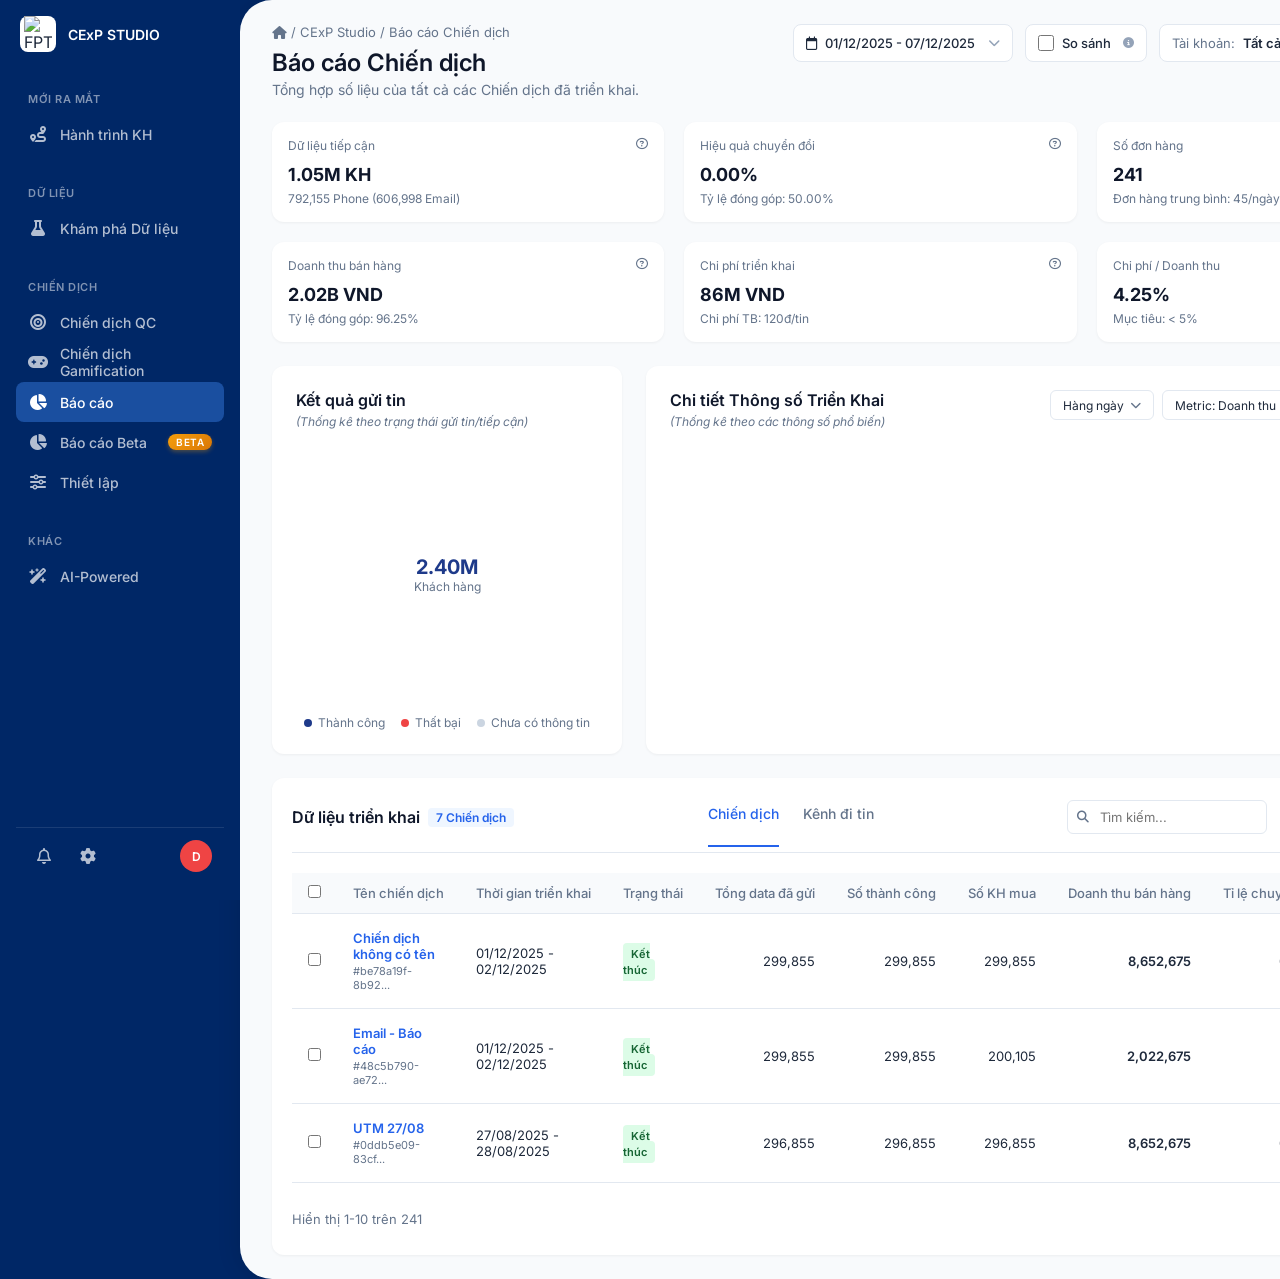
==== demo/index.html @ e06f2397 "Deploy demo folder only" ====
<!DOCTYPE html>
<html lang="vi">

<head>
    <meta charset="UTF-8">
    <meta name="viewport" content="width=device-width, initial-scale=1.0">
    <title>Báo cáo Chiến dịch | CExP Studio</title>
    <!-- Fonts -->
    <link rel="preconnect" href="https://fonts.googleapis.com">
    <link rel="preconnect" href="https://fonts.gstatic.com" crossorigin>
    <link href="https://fonts.googleapis.com/css2?family=Inter:wght@300;400;500;600;700&display=swap" rel="stylesheet">
    <!-- Icons -->
    <link rel="stylesheet" href="https://cdnjs.cloudflare.com/ajax/libs/font-awesome/6.4.0/css/all.min.css">
    <!-- Charts -->
    <script src="https://cdn.jsdelivr.net/npm/chart.js"></script>
    <script src="https://cdn.jsdelivr.net/npm/litepicker/dist/litepicker.js"></script>
    <!-- Styles -->
    <link rel="stylesheet" href="style.css">
</head>

<body>
    <div class="app-container">
        <!-- Sidebar (Enhanced) -->
        <aside class="sidebar">
            <div class="logo-area">
                <div class="fpt-logo-box">
                    <img src="https://upload.wikimedia.org/wikipedia/commons/1/11/FPT_logo_2010.svg" alt="FPT">
                </div>
                <span class="logo-text">CExP STUDIO</span>
            </div>

            <nav class="nav-menu">
                <!-- GIỚI THIỆU Section -->
                <div class="nav-section">
                    <div class="nav-section-title">MỚI RA MẮT</div>
                    <div class="nav-item">
                        <i class="fa-solid fa-route"></i>
                        <span class="nav-item-label">Hành trình KH</span>
                    </div>
                </div>

                <!-- DỮ LIỆU Section -->
                <div class="nav-section">
                    <div class="nav-section-title">DỮ LIỆU</div>
                    <div class="nav-item">
                        <i class="fa-solid fa-flask"></i>
                        <span class="nav-item-label">Khám phá Dữ liệu</span>
                    </div>
                </div>

                <!-- CHIẾN DỊCH Section -->
                <div class="nav-section">
                    <div class="nav-section-title">CHIẾN DỊCH</div>
                    <div class="nav-item">
                        <i class="fa-solid fa-bullseye"></i>
                        <span class="nav-item-label">Chiến dịch QC</span>
                    </div>
                    <div class="nav-item">
                        <i class="fa-solid fa-gamepad"></i>
                        <span class="nav-item-label">Chiến dịch Gamification</span>
                    </div>
                    <div class="nav-item active" id="navReportMain">
                        <i class="fa-solid fa-chart-pie"></i>
                        <span class="nav-item-label">Báo cáo</span>
                    </div>
                    <div class="nav-item" id="navReportBeta">
                        <i class="fa-solid fa-chart-pie"></i>
                        <span class="nav-item-label">Báo cáo Beta</span>
                        <span class="beta-badge">Beta</span>
                    </div>
                    <div class="nav-item">
                        <i class="fa-solid fa-sliders"></i>
                        <span class="nav-item-label">Thiết lập</span>
                    </div>
                </div>

                <!-- KHÁC Section -->
                <div class="nav-section">
                    <div class="nav-section-title">KHÁC</div>
                    <div class="nav-item">
                        <i class="fa-solid fa-wand-magic-sparkles"></i>
                        <span class="nav-item-label">AI-Powered</span>
                    </div>
                </div>
            </nav>

            <div class="sidebar-footer">
                <div class="footer-icons">
                    <div class="footer-icon">
                        <i class="fa-regular fa-bell"></i>
                    </div>
                    <div class="footer-icon">
                        <i class="fa-solid fa-gear"></i>
                    </div>
                </div>
                <div class="avatar-red">D</div>
            </div>
        </aside>

        <!-- Main Content -->
        <main class="main-content">
            <!-- Report Main Page -->
            <div class="page-content active" id="reportMain">
                <!-- Header -->
                <header class="top-header">
                    <div>
                        <div class="breadcrumbs"><i class="fa-solid fa-house"></i> / CExP Studio / Báo cáo Chiến dịch
                        </div>
                        <h1 class="page-title">Báo cáo Chiến dịch</h1>
                        <p class="page-subtitle">Tổng hợp số liệu của tất cả các Chiến dịch đã triển khai.</p>
                    </div>
                    <div class="header-actions">


                        <!-- Global Filters -->
                        <div class="filter-group">
                            <!-- Date Picker -->
                            <div class="filter-item date-picker" id="dateRangePicker" style="position: relative;">
                                <i class="fa-regular fa-calendar"></i>
                                <span class="date-text" id="dateText">01/12/2025 - 07/12/2025</span>
                                <!-- Default Short Range -->
                                <i class="fa-solid fa-chevron-down text-muted"></i>

                                <!-- Mock Dropdown -->
                                <div class="date-range-dropdown" id="dateDropdown">
                                    <div class="dr-container">
                                        <!-- Sidebar Presets -->
                                        <div class="dr-sidebar">
                                            <div class="dr-preset active">Hôm nay</div>
                                            <div class="dr-preset">Hôm qua</div>
                                            <div class="dr-preset">Tuần này</div>
                                            <div class="dr-preset">30 ngày qua</div>
                                            <div class="dr-preset">Tháng này</div>
                                            <div class="dr-preset">Tháng trước</div>
                                        </div>
                                        <!-- Calendars Area -->
                                        <div class="dr-calendars">
                                            <div class="dr-body" style="padding: 0;">
                                                <div id="litepicker-container"></div>
                                            </div>
                                        </div>
                                    </div>
                                    <!-- Footer -->
                                    <div class="dr-footer">
                                        <div class="dr-info-message">
                                            <i class="fa-solid fa-circle-info text-primary"></i>
                                            <span>Chọn khoảng thời gian <strong>&lt;= 31 ngày</strong> để bật tính năng
                                                So
                                                sánh.</span>
                                        </div>
                                        <div class="dr-actions">
                                            <button class="btn-cancel">Hủy</button>
                                            <button class="btn-apply">Áp dụng</button>
                                        </div>
                                    </div>
                                </div>
                            </div>

                            <!-- Compare Checkbox -->
                            <div class="filter-item checkbox-item" id="compareFilter" title="So sánh với kỳ trước">
                                <input type="checkbox" id="cbCompare">
                                <label for="cbCompare">So sánh</label>
                                <span id="compareInfo" class="compare-info-text"
                                    style="display:none; font-size: 11px; color: #666; margin-left: 5px;"></span>
                                <i class="fa-solid fa-circle-info text-muted" style="margin-left: 4px; font-size: 11px;"
                                    title="Chỉ khả dụng khi chọn < 31 ngày"></i>
                            </div>

                            <!-- Account Slicer -->
                            <div class="filter-item dropdown" id="accountFilter">
                                <span class="filter-label">Tài khoản:</span>
                                <span class="filter-value" id="accountValue">Tất cả</span>
                                <i class="fa-solid fa-chevron-down text-muted"></i>
                                <div class="dropdown-menu" id="accountDropdown">
                                    <div class="dropdown-item" data-value="all">Tất cả</div>
                                    <div class="dropdown-item" data-value="vydhm">vydhm@fpt.com</div>
                                    <div class="dropdown-item" data-value="linhnt">linhnt@fpt.com</div>
                                    <div class="dropdown-item" data-value="cuongdv">cuongdv@fpt.com</div>
                                    <div class="dropdown-item" data-value="trangtt">trangtt@fpt.com</div>
                                </div>
                            </div>

                            <!-- Campaign Slicer -->
                            <div class="filter-item dropdown" id="campaignFilter">
                                <span class="filter-label">Chiến dịch:</span>
                                <span class="filter-value" id="campaignValue">Tất cả</span>
                                <i class="fa-solid fa-chevron-down text-muted"></i>
                                <div class="dropdown-menu" id="campaignDropdown">
                                    <div class="dropdown-item" data-value="all">Tất cả</div>
                                    <div class="dropdown-item" data-value="camp1">Khuyến mãi Tết 2026</div>
                                    <div class="dropdown-item" data-value="camp2">Tri ân khách hàng VIP</div>
                                    <div class="dropdown-item" data-value="camp3">Flash Sale 09/09</div>
                                    <div class="dropdown-item" data-value="camp4">Black Friday Deal</div>
                                </div>
                            </div>
                        </div>
                    </div>
                </header>

                <!-- Overview Cards -->
                <section class="overview-section">
                    <!-- Card 1: Dữ liệu tiếp cận -->
                    <div class="stat-card">
                        <div class="stat-header">
                            <span>Dữ liệu tiếp cận</span>
                            <i class="fa-regular fa-circle-question" title="Số lượng khách hàng unique đã nhận tin"></i>
                        </div>
                        <div class="stat-value">1.05M KH</div>
                        <div class="stat-subtext">792,155 Phone (606,998 Email)</div>
                        <div class="stat-trend negative" style="display: none;"><i class="fa-solid fa-arrow-down"></i>
                            2.1%
                        </div>
                    </div>

                    <!-- Card 2: Hiệu quả chuyển đổi -->
                    <div class="stat-card">
                        <div class="stat-header">
                            <span>Hiệu quả chuyển đổi</span>
                            <i class="fa-regular fa-circle-question" title="Tỷ lệ khách mua / khách tiếp cận"></i>
                        </div>
                        <div class="stat-value">0.00%</div>
                        <div class="stat-subtext">Tỷ lệ đóng góp: 50.00%</div>
                        <div class="stat-trend positive" style="display: none;"><i class="fa-solid fa-arrow-up"></i>
                            1.5%
                        </div>
                    </div>

                    <!-- Card 3: Số đơn hàng -->
                    <div class="stat-card">
                        <div class="stat-header">
                            <span>Số đơn hàng</span>
                            <i class="fa-regular fa-circle-question" title="Tổng số đơn hàng thành công"></i>
                        </div>
                        <div class="stat-value">241</div>
                        <div class="stat-subtext">Đơn hàng trung bình: 45/ngày</div>
                        <div class="stat-trend positive" style="display: none;"><i class="fa-solid fa-arrow-up"></i>
                            5.2%
                        </div>
                    </div>

                    <!-- Card 4: Doanh thu bán hàng -->
                    <div class="stat-card">
                        <div class="stat-header">
                            <span>Doanh thu bán hàng</span>
                            <i class="fa-regular fa-circle-question" title="Tổng doanh thu ghi nhận từ chiến dịch"></i>
                        </div>
                        <div class="stat-value">2.02B VND</div>
                        <div class="stat-subtext">Tỷ lệ đóng góp: 96.25%</div>
                        <div class="stat-trend positive" style="display: none;"><i class="fa-solid fa-arrow-up"></i>
                            12.7%
                        </div>
                    </div>

                    <!-- Card 5: Chi phí triển khai -->
                    <div class="stat-card">
                        <div class="stat-header">
                            <span>Chi phí triển khai</span>
                            <i class="fa-regular fa-circle-question" title="Tổng chi phí gửi tin"></i>
                        </div>
                        <div class="stat-value">86M VND</div>
                        <div class="stat-subtext">Chi phí TB: 120đ/tin</div>
                        <div class="stat-trend positive" style="display: none;"><i class="fa-solid fa-arrow-up"></i>
                            3.2%
                        </div>
                    </div>

                    <!-- Card 6: Chi phí / Doanh thu (CIR) -->
                    <div class="stat-card">
                        <div class="stat-header">
                            <span>Chi phí / Doanh thu</span>
                            <i class="fa-regular fa-circle-question" title="Cost to Income Ratio"></i>
                        </div>
                        <div class="stat-value">4.25%</div>
                        <div class="stat-subtext">Mục tiêu: &lt; 5%</div>
                        <div class="stat-trend negative" style="display: none;"><i class="fa-solid fa-arrow-up"></i>
                            0.5%
                        </div>
                    </div>
                </section>

                <!-- Charts Section -->
                <section class="charts-section">
                    <!-- Chart Left -->
                    <div class="chart-container chart-donut">
                        <div class="chart-header">
                            <h3>Kết quả gửi tin</h3>
                            <p class="chart-subtitle">(Thống kê theo trạng thái gửi tin/tiếp cận)</p>
                        </div>
                        <div class="chart-body">
                            <canvas id="donutChart"></canvas>
                            <div class="donut-center-text">
                                <div class="text-large">2.40M</div>
                                <div class="text-small">Khách hàng</div>
                            </div>
                        </div>
                        <div class="chart-legend-custom">
                            <div class="legend-item"><span class="dot success"></span>Thành công</div>
                            <div class="legend-item"><span class="dot fail"></span>Thất bại</div>
                            <div class="legend-item"><span class="dot unknown"></span>Chưa có thông tin</div>
                        </div>
                    </div>

                    <!-- Chart Right -->
                    <div class="chart-container chart-combo">
                        <div class="chart-header-flex">
                            <div>
                                <h3>Chi tiết Thông số Triển Khai</h3>
                                <p class="chart-subtitle">(Thống kê theo các thông số phổ biến)</p>
                            </div>
                            <div class="chart-controls">
                                <div class="filter-pil" id="periodFilter">
                                    <span id="periodValue">Hàng ngày</span>
                                    <i class="fa-solid fa-chevron-down"></i>
                                    <div class="dropdown-menu" id="periodDropdown">
                                        <div class="dropdown-item" data-value="day">Hàng ngày</div>
                                        <div class="dropdown-item" data-value="week">Hàng tuần</div>
                                        <div class="dropdown-item" data-value="month">Hàng tháng</div>
                                    </div>
                                </div>
                                <div class="filter-pil" id="metricFilter">
                                    <span id="metricValue">Metric: Doanh thu</span>
                                    <i class="fa-solid fa-chevron-down"></i>
                                    <div class="dropdown-menu" id="metricDropdown">
                                        <div class="dropdown-item" data-value="revenue">Tổng quan Doanh thu</div>
                                        <div class="dropdown-item" data-value="orders">Hiệu quả Đơn hàng</div>
                                        <div class="dropdown-item" data-value="sendout">Chất lượng Gửi tin</div>
                                        <div class="dropdown-item" data-value="cir">Hiệu quả Chi phí (CIR)</div>
                                        <div class="dropdown-item" data-value="funnel">Phễu Khách hàng</div>
                                    </div>
                                </div>
                                <div class="filter-pil" id="channelFilter">
                                    <span id="channelValue">Kênh: Tất cả</span>
                                    <i class="fa-solid fa-chevron-down"></i>
                                    <div class="dropdown-menu" id="channelDropdown">
                                        <div class="dropdown-item" data-value="all">Tất cả kênh</div>
                                        <div class="dropdown-item" data-value="zns">ZNS</div>
                                        <div class="dropdown-item" data-value="email">Email</div>
                                        <div class="dropdown-item" data-value="sms">SMS</div>
                                        <div class="dropdown-item" data-value="app">FPL Noti</div>
                                    </div>
                                </div>
                                <button class="btn-icon" id="btnExportChart" title="Xuất biểu đồ"><i
                                        class="fa-solid fa-download"></i></button>
                            </div>
                        </div>
                        <div class="chart-body">
                            <canvas id="comboChart"></canvas>
                        </div>
                    </div>
                </section>

                <!-- Data Table Section -->
                <section class="table-section">
                    <div class="table-header">
                        <div class="table-title">Dữ liệu triển khai <span class="badge">7 Chiến dịch</span></div>
                        <div class="table-tabs">
                            <button class="tab-btn active">Chiến dịch</button>
                            <button class="tab-btn">Kênh đi tin</button>
                        </div>
                        <div class="table-actions">
                            <div class="search-box">
                                <i class="fa-solid fa-magnifying-glass"></i>
                                <input type="text" id="tableSearchInput" placeholder="Tìm kiếm...">
                            </div>
                            <div class="filter-item dropdown" id="addMetricFilter"
                                style="border:none; padding:0; position: relative;">
                                <button class="btn-text text-primary" id="btnAddMetric"
                                    style="display: flex; align-items: center; gap: 6px;">
                                    <i class="fa-solid fa-sliders"></i> Cấu hình cột
                                </button>
                                <!-- Column Toggle Dropdown -->
                                <div class="dropdown-menu multi-select" id="columnToggleDropdown"
                                    style="right: 0; left: auto; width: 280px;">
                                    <div class="dropdown-header"
                                        style="padding: 8px 12px; font-weight: 600; border-bottom: 1px solid #e2e8f0;">
                                        Hiển
                                        thị cột</div>
                                    <div id="columnCheckboxes">
                                        <!-- Dynamic Content loaded via JS -->
                                    </div>
                                    <div class="dropdown-footer"
                                        style="padding: 8px 12px; border-top: 1px solid #e2e8f0;">
                                        <button class="btn-text" id="btnResetColumns"
                                            style="font-size: 12px; color: #64748b;">Đặt lại mặc định</button>
                                    </div>
                                </div>
                            </div>
                            <button class="btn-icon" id="btnExportTable" title="Xuất Excel">
                                <i class="fa-solid fa-file-excel"></i>
                            </button>
                        </div>
                    </div>

                    <div class="table-wrapper">
                        <table>
                            <thead>
                                <tr>
                                    <th><input type="checkbox"></th>
                                    <th>Tên chiến dịch</th>
                                    <th>Thời gian triển khai</th>
                                    <th>Trạng thái</th>
                                    <th class="text-right">Tổng data đã gửi</th>
                                    <th class="text-right">Số thành công</th>
                                    <th class="text-right">Số KH mua</th>
                                    <th class="text-right">Doanh thu bán hàng</th>
                                    <th class="text-right">Tỉ lệ chuyển đổi</th>
                                    <th>Người tạo</th>
                                </tr>
                            </thead>
                            <tbody>
                                <!-- Row 1 -->
                                <tr>
                                    <td><input type="checkbox"></td>
                                    <td>
                                        <div class="row-title">Chiến dịch không có tên</div>
                                        <div class="row-sub">#be78a19f-8b92...</div>
                                    </td>
                                    <td>01/12/2025 - 02/12/2025</td>
                                    <td><span class="status-badge success">Kết thúc</span></td>
                                    <td class="text-right">299,855</td>
                                    <td class="text-right">299,855</td>
                                    <td class="text-right">299,855</td>
                                    <td class="text-right bold">8,652,675</td>
                                    <td class="text-right">0.00%</td>
                                    <td>
                                        <div class="user-cell">vydhm@fpt.com</div>
                                    </td>
                                </tr>
                                <!-- Row 2 -->
                                <tr>
                                    <td><input type="checkbox"></td>
                                    <td>
                                        <div class="row-title">Email - Báo cáo</div>
                                        <div class="row-sub">#48c5b790-ae72...</div>
                                    </td>
                                    <td>01/12/2025 - 02/12/2025</td>
                                    <td><span class="status-badge success">Kết thúc</span></td>
                                    <td class="text-right">299,855</td>
                                    <td class="text-right">299,855</td>
                                    <td class="text-right">200,105</td>
                                    <td class="text-right bold">2,022,675</td>
                                    <td class="text-right">5.12%</td>
                                    <td>
                                        <div class="user-cell">vydhm@fpt.com</div>
                                    </td>
                                </tr>
                                <!-- Row 3 -->
                                <tr>
                                    <td><input type="checkbox"></td>
                                    <td>
                                        <div class="row-title">UTM 27/08</div>
                                        <div class="row-sub">#0ddb5e09-83cf...</div>
                                    </td>
                                    <td>27/08/2025 - 28/08/2025</td>
                                    <td><span class="status-badge success">Kết thúc</span></td>
                                    <td class="text-right">296,855</td>
                                    <td class="text-right">296,855</td>
                                    <td class="text-right">296,855</td>
                                    <td class="text-right bold">8,652,675</td>
                                    <td class="text-right">0.00%</td>
                                    <td>
                                        <div class="user-cell">vydhm@fpt.com</div>
                                    </td>
                                </tr>
                            </tbody>
                        </table>
                    </div>
                    <div class="pagination">
                        <span>Hiển thị 1-10 trên 241</span>
                        <div class="page-controls">
                            <button disabled><i class="fa-solid fa-chevron-left"></i></button>
                            <button class="active">1</button>
                            <button>2</button>
                            <button>3</button>
                            <button><i class="fa-solid fa-chevron-right"></i></button>
                        </div>
                    </div>
                </section>
            </div>
            <!-- End Report Main Page -->

            <!-- Report Beta Page -->
            <div class="page-content" id="reportBeta">
                <!-- Header -->
                <header class="top-header">
                    <div>
                        <div class="breadcrumbs"><i class="fa-solid fa-house"></i> / CExP Studio / Báo cáo Chiến dịch
                            <span class="beta-badge" style="margin-left: 8px;">Beta</span>
                        </div>
                        <h1 class="page-title">Báo cáo Chiến dịch (Beta)</h1>
                        <p class="page-subtitle">Trang báo cáo thử nghiệm - Các tính năng mới sẽ được thử nghiệm ở đây
                            trước khi áp dụng vào bản chính.</p>
                    </div>
                </header>

                <!-- Beta Info Banner -->
                <div
                    style="background: linear-gradient(135deg, #fef3c7, #fde68a); border-left: 4px solid #f59e0b; padding: 16px 20px; border-radius: 12px; margin-bottom: 24px; display: flex; align-items: center; gap: 12px;">
                    <i class="fa-solid fa-flask" style="font-size: 24px; color: #d97706;"></i>
                    <div>
                        <div style="font-weight: 600; color: #92400e; margin-bottom: 4px;">Chế độ Beta Testing</div>
                        <div style="font-size: 13px; color: #78350f;">Đây là phiên bản thử nghiệm. Các tính năng mới sẽ
                            được test ở đây trước khi triển khai lên bản chính. Dữ liệu hiển thị là dữ liệu demo.</div>
                    </div>
                </div>

                <!-- Coming Soon Content -->
                <div
                    style="background: white; border-radius: 12px; padding: 80px 40px; text-align: center; box-shadow: 0 1px 3px rgba(0, 0, 0, 0.05);">
                    <div
                        style="width: 80px; height: 80px; background: linear-gradient(135deg, #3b82f6, #2563eb); border-radius: 20px; display: flex; align-items: center; justify-content: center; margin: 0 auto 24px;">
                        <i class="fa-solid fa-rocket" style="font-size: 36px; color: white;"></i>
                    </div>
                    <h2 style="font-size: 28px; font-weight: 700; color: var(--primary-color); margin-bottom: 12px;">Sắp
                        Ra Mắt</h2>
                    <p style="font-size: 16px; color: var(--text-secondary); max-width: 600px; margin: 0 auto 32px;">
                        Chúng tôi đang phát triển các tính năng mới hấp dẫn cho trang báo cáo Beta. Hãy quay lại sau để
                        trải nghiệm!</p>

                    <div
                        style="display: grid; grid-template-columns: repeat(3, 1fr); gap: 24px; max-width: 800px; margin: 0 auto;">
                        <div style="padding: 20px; background: #f8fafc; border-radius: 12px;">
                            <i class="fa-solid fa-chart-line"
                                style="font-size: 32px; color: #3b82f6; margin-bottom: 12px;"></i>
                            <div style="font-weight: 600; color: var(--primary-color); margin-bottom: 4px;">Advanced
                                Charts</div>
                            <div style="font-size: 13px; color: var(--text-secondary);">Biểu đồ tương tác nâng cao</div>
                        </div>
                        <div style="padding: 20px; background: #f8fafc; border-radius: 12px;">
                            <i class="fa-solid fa-brain"
                                style="font-size: 32px; color: #8b5cf6; margin-bottom: 12px;"></i>
                            <div style="font-weight: 600; color: var(--primary-color); margin-bottom: 4px;">AI Insights
                            </div>
                            <div style="font-size: 13px; color: var(--text-secondary);">Phân tích thông minh bằng AI
                            </div>
                        </div>
                        <div style="padding: 20px; background: #f8fafc; border-radius: 12px;">
                            <i class="fa-solid fa-sliders"
                                style="font-size: 32px; color: #10b981; margin-bottom: 12px;"></i>
                            <div style="font-weight: 600; color: var(--primary-color); margin-bottom: 4px;">Custom
                                Dashboard</div>
                            <div style="font-size: 13px; color: var(--text-secondary);">Tùy chỉnh dashboard cá nhân
                            </div>
                        </div>
                    </div>
                </div>
            </div>
            <!-- End Report Beta Page -->
        </main>
    </div>
    <script src="script.js"></script>
</body>

</html>
---- demo/style.css ----
/* CSS Reset & Variables */
:root {
    --primary-color: #0f172a;
    --secondary-color: #64748b;
    --accent-blue: #2563eb;
    --success-color: #10b981;
    --danger-color: #ef4444;
    --warning-color: #f59e0b;
    --bg-light: #f8fafc;
    --white: #ffffff;
    --border-color: #e2e8f0;
    --text-primary: #1e293b;
    --text-secondary: #64748b;
    --sidebar-width: 240px;
    --header-height: 80px;
}

* {
    margin: 0;
    padding: 0;
    box-sizing: border-box;
    font-family: 'Inter', sans-serif;
}

body {
    background-color: #002766;
    color: var(--text-primary);
    overflow-x: hidden;
}

/* Layout */
.app-container {
    display: flex;
    min-height: 100vh;
}

/* Sidebar */
.sidebar {
    width: var(--sidebar-width);
    background-color: #002766;
    /* Deep Blue Concept */
    display: flex;
    flex-direction: column;
    align-items: stretch;
    padding: 16px;
    position: fixed;
    height: 100vh;
    z-index: 100;
    overflow-y: auto;
    transition: width 0.3s ease, padding 0.3s ease;
}

/* Main Content */
.main-content {
    flex: 1;
    margin-left: var(--sidebar-width);
    padding: 24px 32px;
    background-color: #f8fafc;
    /* Dashboard Content BG */
    border-top-left-radius: 32px;
    border-bottom-left-radius: 32px;
    min-height: 100vh;
    box-shadow: -4px 0 20px rgba(0, 0, 0, 0.1);
    /* Subtle shadow for depth */
}

/* Sidebar Components */
.logo-area {
    margin-bottom: 32px;
    display: flex;
    align-items: center;
    gap: 12px;
    padding: 0 4px;
}

.fpt-logo-box {
    width: 36px;
    height: 36px;
    background: white;
    border-radius: 8px;
    display: flex;
    align-items: center;
    justify-content: center;
    padding: 4px;
    flex-shrink: 0;
}

.fpt-logo-box img {
    width: 100%;
    height: auto;
}

.logo-text {
    color: white;
    font-weight: 600;
    font-size: 14px;
}

.nav-menu {
    display: flex;
    flex-direction: column;
    gap: 8px;
    width: 100%;
}

.nav-section {
    margin-bottom: 16px;
}

.nav-section-title {
    color: rgba(255, 255, 255, 0.5);
    font-size: 11px;
    font-weight: 600;
    text-transform: uppercase;
    letter-spacing: 0.5px;
    padding: 8px 12px 4px;
    margin-bottom: 4px;
}

.nav-item {
    width: 100%;
    height: 40px;
    display: flex;
    align-items: center;
    padding: 0 12px;
    gap: 12px;
    color: rgba(255, 255, 255, 0.7);
    font-size: 14px;
    cursor: pointer;
    border-radius: 8px;
    transition: all 0.2s;
    text-decoration: none;
}

.nav-item i {
    font-size: 16px;
    width: 20px;
    text-align: center;
    flex-shrink: 0;
}

.nav-item-label {
    flex: 1;
    font-weight: 500;
}

.nav-item:hover {
    color: white;
    background-color: rgba(255, 255, 255, 0.1);
}

.nav-item.active {
    background-color: #1a4fa0;
    /* Lighter blue for active */
    color: white;
}

.sidebar-footer {
    margin-top: auto;
    display: flex;
    flex-direction: row;
    gap: 12px;
    align-items: center;
    justify-content: space-between;
    padding: 12px;
    border-top: 1px solid rgba(255, 255, 255, 0.1);
}

.footer-icons {
    display: flex;
    gap: 12px;
}

.footer-icon {
    width: 32px;
    height: 32px;
    display: flex;
    align-items: center;
    justify-content: center;
    color: rgba(255, 255, 255, 0.7);
    cursor: pointer;
    border-radius: 6px;
    transition: all 0.2s;
}

.footer-icon:hover {
    color: white;
    background-color: rgba(255, 255, 255, 0.1);
}

.avatar-red {
    width: 32px;
    height: 32px;
    background-color: #ef4444;
    /* Red Avatar */
    color: white;
    border-radius: 50%;
    display: flex;
    align-items: center;
    justify-content: center;
    font-weight: 600;
    font-size: 12px;
    cursor: pointer;
    flex-shrink: 0;
}

/* Header */
.top-header {
    display: flex;
    justify-content: space-between;
    align-items: flex-start;
    margin-bottom: 24px;
}

.breadcrumbs {
    color: var(--text-secondary);
    font-size: 13px;
    margin-bottom: 8px;
}

.page-title {
    font-size: 24px;
    font-weight: 600;
    color: var(--primary-color);
    margin-bottom: 4px;
}

.page-subtitle {
    color: var(--text-secondary);
    font-size: 14px;
}

/* Filters & Header Actions */
.header-actions {
    display: flex;
    align-items: center;
    gap: 16px;
}

/* Segmented Control for Period Selector */
.period-selector {
    display: flex;
    background: #f1f5f9;
    /* Light gray bg for track */
    padding: 4px;
    border-radius: 8px;
    /* Smooth corners */
    border: none;
    gap: 2px;
}

.period-btn {
    padding: 6px 16px;
    border: none;
    background: none;
    border-radius: 6px;
    font-size: 13px;
    color: var(--text-secondary);
    cursor: pointer;
    font-weight: 500;
    transition: all 0.2s;
}

.period-btn.active {
    background-color: white;
    /* White pill for active */
    color: var(--accent-blue);
    box-shadow: 0 1px 3px rgba(0, 0, 0, 0.1);
    font-weight: 600;
}

.period-btn:hover:not(.active) {
    background-color: rgba(255, 255, 255, 0.5);
}

.v-separator {
    width: 1px;
    height: 32px;
    background-color: var(--border-color);
}

.filter-group {
    display: flex;
    gap: 12px;
}

.filter-item {
    background: white;
    border: 1px solid var(--border-color);
    padding: 8px 12px;
    border-radius: 8px;
    font-size: 13px;
    color: var(--text-primary);
    display: flex;
    align-items: center;
    gap: 8px;
    cursor: pointer;
    transition: all 0.2s;
    height: 38px;
    min-width: 140px;
    justify-content: space-between;
}

.filter-item:hover {
    border-color: var(--accent-blue);
    box-shadow: 0 2px 4px rgba(0, 0, 0, 0.05);
}

.filter-label {
    color: var(--text-secondary);
    font-weight: 400;
}

.filter-value {
    font-weight: 600;
    color: var(--text-primary);
    white-space: nowrap;
    overflow: hidden;
    text-overflow: ellipsis;
    max-width: 120px;
}

.text-muted {
    color: #94a3b8;
    font-size: 12px;
}

/* Date Picker specific */
.date-picker {
    min-width: 220px;
    justify-content: flex-start;
}

.date-text {
    flex: 1;
    font-weight: 500;
}

/* User Area - Add hover effect */
.user-area {
    margin-top: auto;
    cursor: pointer;
    transition: transform 0.2s;
}

.user-area:hover {
    transform: scale(1.1);
}

/* Utilities */
.text-right {
    text-align: right;
}

.bold {
    font-weight: 600;
}


/* Overview Cards */
.overview-section {
    display: grid;
    grid-template-columns: repeat(6, 1fr);
    gap: 20px;
    margin-bottom: 24px;
}

.stat-card {
    background: white;
    padding: 16px;
    border-radius: 12px;
    box-shadow: 0 1px 3px rgba(0, 0, 0, 0.05);
    display: flex;
    flex-direction: column;
    justify-content: space-between;
    min-height: 100px;
}

.stat-header {
    display: flex;
    justify-content: space-between;
    color: var(--text-secondary);
    font-size: 12px;
    margin-bottom: 8px;
}

.stat-value {
    font-size: 18px;
    /* Adjusted size based on density */
    font-weight: 700;
    color: var(--primary-color);
}

.stat-subtext {
    font-size: 12px;
    color: var(--text-secondary);
    margin-top: 4px;
}

.stat-trend {
    font-size: 12px;
    display: flex;
    align-items: center;
    gap: 4px;
    margin-top: 4px;
    font-weight: 500;
}

.positive {
    color: var(--success-color);
}

.negative {
    color: var(--danger-color);
}

/* Charts Section */
.charts-section {
    display: grid;
    grid-template-columns: 350px 1fr;
    gap: 24px;
    margin-bottom: 24px;
}

.chart-container {
    background: white;
    padding: 24px;
    border-radius: 12px;
    box-shadow: 0 1px 3px rgba(0, 0, 0, 0.05);
    position: relative;
}

.chart-header {
    margin-bottom: 20px;
}

.chart-header-flex {
    display: flex;
    justify-content: space-between;
    align-items: flex-start;
    margin-bottom: 20px;
}

.chart-header h3,
.chart-header-flex h3 {
    font-size: 16px;
    font-weight: 600;
    color: var(--primary-color);
}

.chart-subtitle {
    font-size: 12px;
    color: var(--text-secondary);
    font-style: italic;
    margin-top: 4px;
}

.chart-body {
    position: relative;
    height: 250px;
    width: 100%;
}

.donut-center-text {
    position: absolute;
    top: 50%;
    left: 50%;
    transform: translate(-50%, -50%);
    text-align: center;
    pointer-events: none;
}

.chart-legend-custom {
    display: flex;
    justify-content: center;
    gap: 16px;
    margin-top: 16px;
    font-size: 12px;
    color: var(--text-secondary);
}

.legend-item {
    display: flex;
    align-items: center;
    gap: 6px;
}

.dot {
    width: 8px;
    height: 8px;
    border-radius: 50%;
    display: inline-block;
}

.dot.success {
    background-color: #1e3a8a;
}

/* Dark Blue */
.dot.fail {
    background-color: #ef4444;
}

.dot.unknown {
    background-color: #cbd5e1;
}

.text-large {
    font-size: 20px;
    font-weight: 700;
    color: #1e3a8a;
}

.text-small {
    font-size: 12px;
    color: var(--text-secondary);
}

/* Chart Controls - Match Global Filters */
.chart-controls {
    display: flex;
    gap: 8px;
    align-items: center;
}

.filter-pil {
    background: white;
    border: 1px solid var(--border-color);
    padding: 6px 12px;
    border-radius: 6px;
    font-size: 12px;
    color: var(--text-primary);
    cursor: pointer;
    display: flex;
    align-items: center;
    gap: 6px;
    transition: all 0.2s;
    height: 30px;
    white-space: nowrap;
    position: relative;
}

.filter-pil:hover {
    border-color: var(--accent-blue);
    color: var(--accent-blue);
}

.filter-pil i {
    color: var(--text-secondary);
    font-size: 11px;
}

.filter-pil:hover i {
    color: var(--accent-blue);
}

.btn-icon {
    border: 1px solid var(--border-color);
    background: white;
    width: 30px;
    height: 30px;
    border-radius: 6px;
    color: var(--accent-blue);
    cursor: pointer;
    display: flex;
    align-items: center;
    justify-content: center;
}

.btn-icon:hover {
    background-color: #eff6ff;
    border-color: var(--accent-blue);
}

/* Table Section */

/* Table Section */
.table-section {
    background: white;
    border-radius: 12px;
    box-shadow: 0 1px 3px rgba(0, 0, 0, 0.05);
    padding: 20px;
}

.table-header {
    display: flex;
    justify-content: space-between;
    align-items: center;
    margin-bottom: 20px;
    border-bottom: 1px solid var(--border-color);
    padding-bottom: 16px;
}

.table-title {
    font-weight: 600;
    color: var(--primary-color);
    display: flex;
    align-items: center;
    gap: 8px;
}

.badge {
    background: #eff6ff;
    color: var(--accent-blue);
    font-size: 12px;
    padding: 2px 8px;
    border-radius: 4px;
}

.table-tabs {
    display: flex;
    gap: 24px;
}

.tab-btn {
    background: none;
    border: none;
    font-size: 14px;
    color: var(--text-secondary);
    cursor: pointer;
    padding-bottom: 8px;
    position: relative;
    font-weight: 500;
}

.tab-btn.active {
    color: var(--accent-blue);
}

.tab-btn.active::after {
    content: '';
    position: absolute;
    bottom: -17px;
    /* Align with border-bottom of header */
    left: 0;
    width: 100%;
    height: 2px;
    background-color: var(--accent-blue);
}

.table-actions {
    display: flex;
    align-items: center;
    gap: 16px;
}

.search-box {
    position: relative;
}

.search-box input {
    padding: 8px 12px 8px 32px;
    border: 1px solid var(--border-color);
    border-radius: 6px;
    font-size: 13px;
    outline: none;
    width: 200px;
}

.search-box i {
    position: absolute;
    left: 10px;
    top: 50%;
    transform: translateY(-50%);
    color: var(--text-secondary);
    font-size: 12px;
}

.btn-text {
    background: none;
    border: none;
    font-size: 13px;
    font-weight: 500;
    cursor: pointer;
}

.text-primary {
    color: var(--accent-blue);
}

.table-wrapper {
    overflow-x: auto;
}

table {
    width: 100%;
    border-collapse: collapse;
    font-size: 13px;
}

th {
    text-align: left;
    color: var(--text-secondary);
    font-weight: 500;
    padding: 12px 16px;
    background-color: #f8fafc;
    border-bottom: 1px solid var(--border-color);
    white-space: nowrap;
}

td {
    padding: 16px;
    border-bottom: 1px solid var(--border-color);
    color: var(--text-primary);
    vertical-align: middle;
}

.text-right {
    text-align: right;
}

.bold {
    font-weight: 600;
}

.status-badge {
    padding: 4px 8px;
    border-radius: 4px;
    font-size: 11px;
    font-weight: 600;
}

/* Trend Indicators */
.trend-indicator {
    font-size: 13px;
    font-weight: 600;
    margin-top: 4px;
    display: flex;
    align-items: center;
    gap: 4px;
}

.trend-indicator.up {
    color: #16a34a;
}

/* Green */
.trend-indicator.down {
    color: #dc2626;
}

/* Red */
.hidden {
    display: none !important;
}

/* Filter Dropdowns */
.dropdown-menu {
    position: absolute;
    top: 100%;
    left: 0;
    margin-top: 4px;
    background: white;
    border: 1px solid var(--border-color);
    box-shadow: 0 8px 16px -4px rgba(0, 0, 0, 0.15);
    border-radius: 8px;
    padding: 8px;
    display: none;
    z-index: 1000;
    min-width: 200px;
}

.dropdown-menu.show {
    display: block;
}

.dropdown-item {
    padding: 8px 12px;
    cursor: pointer;
    border-radius: 6px;
    display: flex;
    align-items: center;
    gap: 8px;
    font-size: 14px;
}

.dropdown-item:hover {
    background-color: #f1f5f9;
}

/* Channel Icons */
.channel-icon {
    width: 28px;
    height: 28px;
    border-radius: 50%;
    display: inline-flex;
    align-items: center;
    justify-content: center;
    background: #f1f5f9;
    font-size: 14px;
}

.channel-icon img {
    width: 100%;
    height: 100%;
    object-fit: cover;
    border-radius: 50%;
}

.channel-icon.fb {
    color: #1877f2;
    background: #e7f5ff;
}

.channel-icon.zalo {
    background: #0068ff;
}

/* Image handles color */
.channel-icon.email {
    color: #ea4335;
    background: #fce8e6;
}

.channel-icon.tiktok {
    color: #000;
    background: #f1f1f1;
}

.channel-icon.sms {
    color: #f59e0b;
    background: #fef3c7;
}

.status-badge.success {
    background-color: #dcfce7;
    color: #166534;
}

.status-badge.warning {
    background-color: #fef9c3;
    color: #b45309;
}

/* Checkbox Style */
.checkbox-item {
    cursor: pointer;
    user-select: none;
    min-width: unset;
}

.checkbox-item input {
    accent-color: var(--accent-blue);
    width: 16px;
    height: 16px;
    cursor: pointer;
}

.checkbox-item label {
    cursor: pointer;
    font-weight: 500;
}

.checkbox-item.disabled {
    opacity: 0.6;
    cursor: not-allowed;
    background-color: #f1f5f9;
}

.checkbox-item.disabled * {
    cursor: not-allowed;
}

/* Toast for errors */
.toast-message {
    position: fixed;
    bottom: 24px;
    right: 24px;
    background: #1e293b;
    color: white;
    padding: 12px 24px;
    border-radius: 8px;
    font-size: 14px;
    box-shadow: 0 4px 6px rgba(0, 0, 0, 0.1);
    z-index: 1000;
    opacity: 0;
    transform: translateY(20px);
    transition: all 0.3s;
}

.toast-message.show {
    opacity: 1;
    transform: translateY(0);
}

/* Date Range Dropdown Mock */
.date-range-dropdown {
    position: absolute;
    top: 45px;
    left: 0;
    background: white;
    border: 1px solid var(--border-color);
    box-shadow: 0 10px 15px -3px rgba(0, 0, 0, 0.1);
    border-radius: 8px;
    z-index: 1000;
    display: none;
    width: 600px;
}

.date-range-dropdown.show {
    display: block;
}

.dr-container {
    display: flex;
    border-bottom: 1px solid var(--border-color);
}

.dr-sidebar {
    width: 140px;
    border-right: 1px solid var(--border-color);
    padding: 8px 0;
}

.dr-preset {
    padding: 8px 16px;
    font-size: 13px;
    cursor: pointer;
    color: var(--text-primary);
}

.dr-preset:hover {
    background-color: #f1f5f9;
}

.dr-preset.active {
    color: var(--accent-blue);
    font-weight: 600;
    background-color: #eff6ff;
    border-left: 3px solid var(--accent-blue);
}

.dr-calendars {
    flex: 1;
    padding: 16px;
}

.dr-header {
    display: flex;
    justify-content: space-between;
    margin-bottom: 16px;
    font-weight: 600;
}

.dr-footer {
    padding: 12px 16px;
    display: flex;
    justify-content: space-between;
    align-items: center;
    background-color: #f8fafc;
    border-bottom-left-radius: 8px;
    border-bottom-right-radius: 8px;
}

.dr-info-message {
    display: flex;
    align-items: center;
    gap: 8px;
    font-size: 12px;
    color: var(--text-secondary);
}

.dr-actions {
    display: flex;
    gap: 8px;
}

.btn-cancel,
.btn-apply {
    padding: 6px 16px;
    border-radius: 4px;
    font-size: 13px;
    cursor: pointer;
    border: 1px solid var(--border-color);
    background: white;
}

.btn-apply {
    background-color: var(--accent-blue);
    color: white;
    border: none;
}



.row-title {
    font-weight: 600;
    color: var(--accent-blue);
    margin-bottom: 2px;
}

.row-sub {
    font-size: 11px;
    color: var(--text-secondary);
}

.user-cell {
    color: var(--text-secondary);
}

/* Pagination */
.pagination {
    display: flex;
    justify-content: space-between;
    align-items: center;
    padding-top: 20px;
    font-size: 13px;
    color: var(--text-secondary);
}

.page-controls {
    display: flex;
    gap: 4px;
}

.page-controls button {
    width: 32px;
    height: 32px;
    border: 1px solid var(--border-color);
    background: white;
    border-radius: 6px;
    cursor: pointer;
    display: flex;
    align-items: center;
    justify-content: center;
    color: var(--text-primary);
}

.page-controls button.active {
    background-color: var(--accent-blue);
    color: white;
    border-color: var(--accent-blue);
}

.page-controls button:disabled {
    opacity: 0.5;
    cursor: not-allowed;
}

/* Utilities */
@media (max-width: 1400px) {
    .overview-section {
        grid-template-columns: repeat(3, 1fr);
    }
}

/* Beta Badge */
.beta-badge {
    background: linear-gradient(135deg, #f59e0b, #d97706);
    color: white;
    font-size: 10px;
    padding: 2px 8px;
    border-radius: 12px;
    font-weight: 600;
    text-transform: uppercase;
    letter-spacing: 0.5px;
    box-shadow: 0 2px 4px rgba(245, 158, 11, 0.3);
}

/* Page Content Visibility */
.page-content {
    display: none;
    animation: fadeIn 0.3s ease-in-out;
}

.page-content.active {
    display: block;
}

@keyframes fadeIn {
    from {
        opacity: 0;
        transform: translateY(10px);
    }

    to {
        opacity: 1;
        transform: translateY(0);
    }
}

/* Collapsed Sidebar States */
.sidebar.collapsed {
    width: 64px;
    padding: 16px 8px;
}

.sidebar.collapsed .logo-text,
.sidebar.collapsed .nav-section-title,
.sidebar.collapsed .nav-item-label,
.sidebar.collapsed .beta-badge {
    opacity: 0;
    width: 0;
    overflow: hidden;
    transition: opacity 0.2s ease;
}

.sidebar.collapsed .logo-area {
    justify-content: center;
    padding: 0;
}

.sidebar.collapsed .nav-item {
    justify-content: center;
    padding: 0;
}

.sidebar.collapsed .nav-item i {
    margin: 0;
}

.sidebar.collapsed .sidebar-footer {
    flex-direction: column;
    gap: 16px;
    padding: 12px 0;
}

.sidebar.collapsed .footer-icons {
    flex-direction: column;
}

/* Main content adjustment when sidebar is collapsed */
.app-container.sidebar-collapsed .main-content {
    margin-left: 64px;
}

.main-content {
    transition: margin-left 0.3s ease;
}

/* Column Sorting & Reordering */
th {
    position: relative;
    user-select: none;
    /* Prevent text selection while dragging */
}

th.item-dragging {
    opacity: 0.5;
    background: #e2e8f0;
    border: 2px dashed #94a3b8;
}

th.drag-over {
    border-left: 3px solid var(--primary-color);
    background-color: rgba(59, 130, 246, 0.05);
    /* very light blue */
}

.sort-icon {
    margin-left: 6px;
    font-size: 11px;
    color: #94a3b8;
    display: inline-block;
}

th:hover .sort-icon i {
    opacity: 0.7 !important;
}

th.static-col {
    cursor: default !important;
}

/* Litepicker Overrides */
:root {
    --litepicker-month-header-color: #1a202c;
    --litepicker-button-prev-month-color: #718096;
    --litepicker-button-next-month-color: #718096;
    --litepicker-button-prev-month-color-hover: #2563eb;
    --litepicker-button-next-month-color-hover: #2563eb;
    --litepicker-day-color: #334155;
    --litepicker-day-color-hover: #2563eb;
    --litepicker-is-today-color: #2563eb;
    --litepicker-is-in-range-color: #eff6ff;
    --litepicker-is-start-color: #2563eb;
    --litepicker-is-end-color: #2563eb;
}

.litepicker {
    font-family: 'Inter', sans-serif !important;
    box-shadow: none !important;
    border: none !important;
    width: 100% !important;
}

.litepicker .container__months {
    box-shadow: none !important;
    background: transparent !important;
    width: 100% !important;
    justify-content: space-between;
    gap: 24px;
}

.litepicker .container__months .month-item {
    padding: 10px !important;
    width: 48% !important;
}

.litepicker .container__days .day-item {
    border-radius: 4px !important;
    font-size: 13px !important;
    height: 32px !important;
    line-height: 32px !important;
    cursor: pointer !important;
    transition: all 0.2s;
}

.litepicker .container__days .day-item.is-today {
    color: var(--accent-blue) !important;
    font-weight: 600;
}

.litepicker .container__days .day-item.is-start-date,
.litepicker .container__days .day-item.is-end-date {
    background-color: var(--accent-blue) !important;
    color: white !important;
    border-radius: 4px !important;
}

.litepicker .container__days .day-item.is-in-range {
    background-color: #eff6ff !important;
    color: var(--accent-blue) !important;
}

.litepicker .month-item-name {
    font-weight: 600 !important;
    font-size: 14px !important;
    color: var(--primary-color) !important;
}

.litepicker .month-item-weekdays-row>div {
    font-size: 11px !important;
    color: #94a3b8 !important;
    font-weight: 600 !important;
    text-transform: uppercase;
}

/* Hide internal footer if any */
.litepicker .container__footer {
    display: none !important;
}

.btn-cancel,
.btn-apply {
    padding: 6px 16px;
    border-radius: 4px;
    font-size: 13px;
    cursor: pointer;
    border: 1px solid var(--border-color);
    background: white;
}

.btn-apply {
    background-color: var(--accent-blue);
    color: white;
    border: none;
}



.row-title {
    font-weight: 600;
    color: var(--accent-blue);
    margin-bottom: 2px;
}

.row-sub {
    font-size: 11px;
    color: var(--text-secondary);
}

.user-cell {
    color: var(--text-secondary);
}

/* Pagination */
.pagination {
    display: flex;
    justify-content: space-between;
    align-items: center;
    padding-top: 20px;
    font-size: 13px;
    color: var(--text-secondary);
}

.page-controls {
    display: flex;
    gap: 4px;
}

.page-controls button {
    width: 32px;
    height: 32px;
    border: 1px solid var(--border-color);
    background: white;
    border-radius: 6px;
    cursor: pointer;
    display: flex;
    align-items: center;
    justify-content: center;
    color: var(--text-primary);
}

.page-controls button.active {
    background-color: var(--accent-blue);
    color: white;
    border-color: var(--accent-blue);
}

.page-controls button:disabled {
    opacity: 0.5;
    cursor: not-allowed;
}

/* Utilities */
@media (max-width: 1400px) {
    .overview-section {
        grid-template-columns: repeat(3, 1fr);
    }
}

/* Beta Badge */
.beta-badge {
    background: linear-gradient(135deg, #f59e0b, #d97706);
    color: white;
    font-size: 10px;
    padding: 2px 8px;
    border-radius: 12px;
    font-weight: 600;
    text-transform: uppercase;
    letter-spacing: 0.5px;
    box-shadow: 0 2px 4px rgba(245, 158, 11, 0.3);
}

/* Page Content Visibility */
.page-content {
    display: none;
    animation: fadeIn 0.3s ease-in-out;
}

.page-content.active {
    display: block;
}

@keyframes fadeIn {
    from {
        opacity: 0;
        transform: translateY(10px);
    }

    to {
        opacity: 1;
        transform: translateY(0);
    }
}

/* Collapsed Sidebar States */
.sidebar.collapsed {
    width: 64px;
    padding: 16px 8px;
}

.sidebar.collapsed .logo-text,
.sidebar.collapsed .nav-section-title,
.sidebar.collapsed .nav-item-label,
.sidebar.collapsed .beta-badge {
    opacity: 0;
    width: 0;
    overflow: hidden;
    transition: opacity 0.2s ease;
}

.sidebar.collapsed .logo-area {
    justify-content: center;
    padding: 0;
}

.sidebar.collapsed .nav-item {
    justify-content: center;
    padding: 0;
}

.sidebar.collapsed .nav-item i {
    margin: 0;
}

.sidebar.collapsed .sidebar-footer {
    flex-direction: column;
    gap: 16px;
    padding: 12px 0;
}

.sidebar.collapsed .footer-icons {
    flex-direction: column;
}

/* Main content adjustment when sidebar is collapsed */
.app-container.sidebar-collapsed .main-content {
    margin-left: 64px;
}

.main-content {
    transition: margin-left 0.3s ease;
}

/* Column Sorting & Reordering */
th {
    position: relative;
    user-select: none;
    /* Prevent text selection while dragging */
}

th.item-dragging {
    opacity: 0.5;
    background: #e2e8f0;
    border: 2px dashed #94a3b8;
}

th.drag-over {
    border-left: 3px solid var(--primary-color);
    background-color: rgba(59, 130, 246, 0.05);
    /* very light blue */
}

.sort-icon {
    margin-left: 6px;
    font-size: 11px;
    color: #94a3b8;
    display: inline-block;
}

th:hover .sort-icon i {
    opacity: 0.7 !important;
}

th.static-col {
    cursor: default !important;
}

/* Ensure dragging style visual feedback */
.dragging {
    opacity: 0.4;
}
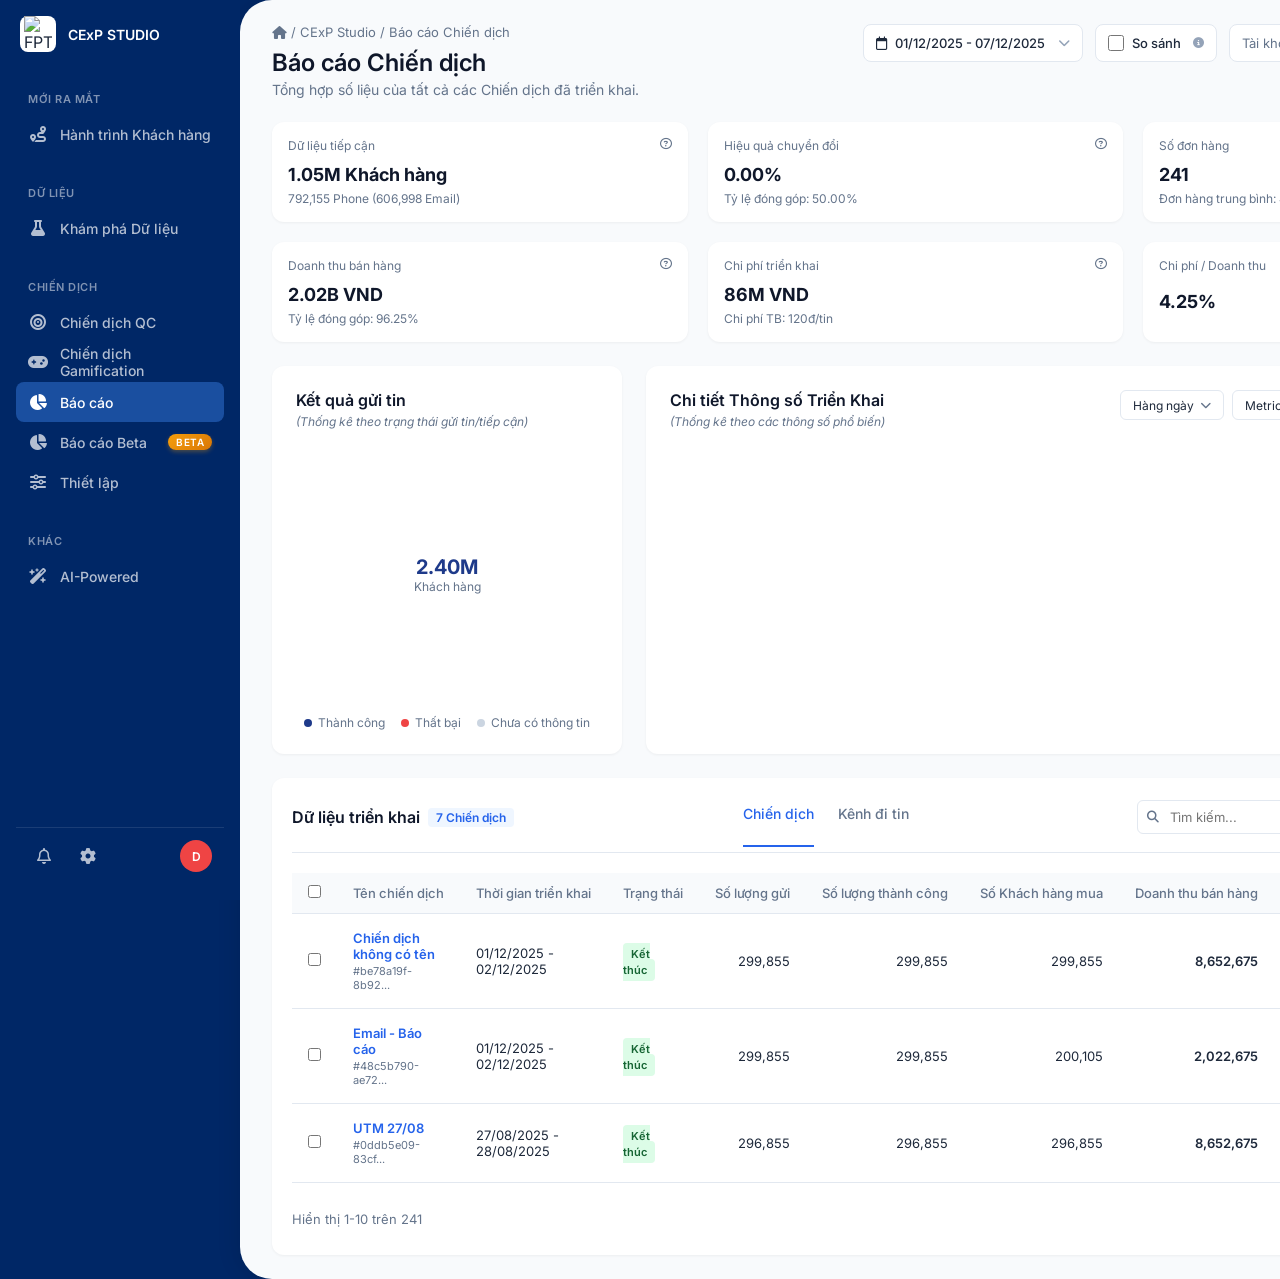
==== commit b44b43c5: "Update CIR goal text and remove Zalo icon background" ====
--- a/demo/index.html
+++ b/demo/index.html
@@ -35,7 +35,7 @@
                     <div class="nav-section-title">MỚI RA MẮT</div>
                     <div class="nav-item">
                         <i class="fa-solid fa-route"></i>
-                        <span class="nav-item-label">Hành trình KH</span>
+                        <span class="nav-item-label">Hành trình Khách hàng</span>
                     </div>
                 </div>
 
@@ -132,6 +132,12 @@
                                             <div class="dr-preset">30 ngày qua</div>
                                             <div class="dr-preset">Tháng này</div>
                                             <div class="dr-preset">Tháng trước</div>
+                                            <div class="dr-preset">2 tháng qua</div>
+                                            <div class="dr-preset">3 tháng qua</div>
+                                            <div class="dr-preset">6 tháng qua</div>
+                                            <div class="dr-preset">12 tháng qua</div>
+                                            <div class="dr-preset">18 tháng qua</div>
+                                            <div class="dr-preset">24 tháng qua</div>
                                         </div>
                                         <!-- Calendars Area -->
                                         <div class="dr-calendars">
@@ -205,7 +211,7 @@
                             <span>Dữ liệu tiếp cận</span>
                             <i class="fa-regular fa-circle-question" title="Số lượng khách hàng unique đã nhận tin"></i>
                         </div>
-                        <div class="stat-value">1.05M KH</div>
+                        <div class="stat-value">1.05M Khách hàng</div>
                         <div class="stat-subtext">792,155 Phone (606,998 Email)</div>
                         <div class="stat-trend negative" style="display: none;"><i class="fa-solid fa-arrow-down"></i>
                             2.1%
@@ -216,7 +222,8 @@
                     <div class="stat-card">
                         <div class="stat-header">
                             <span>Hiệu quả chuyển đổi</span>
-                            <i class="fa-regular fa-circle-question" title="Tỷ lệ khách mua / khách tiếp cận"></i>
+                            <i class="fa-regular fa-circle-question"
+                                title="Tỷ lệ Khách hàng mua / Khách hàng tiếp cận"></i>
                         </div>
                         <div class="stat-value">0.00%</div>
                         <div class="stat-subtext">Tỷ lệ đóng góp: 50.00%</div>
@@ -271,7 +278,7 @@
                             <i class="fa-regular fa-circle-question" title="Cost to Income Ratio"></i>
                         </div>
                         <div class="stat-value">4.25%</div>
-                        <div class="stat-subtext">Mục tiêu: &lt; 5%</div>
+                        <div class="stat-subtext"></div>
                         <div class="stat-trend negative" style="display: none;"><i class="fa-solid fa-arrow-up"></i>
                             0.5%
                         </div>
@@ -399,11 +406,11 @@
                                     <th>Tên chiến dịch</th>
                                     <th>Thời gian triển khai</th>
                                     <th>Trạng thái</th>
-                                    <th class="text-right">Tổng data đã gửi</th>
-                                    <th class="text-right">Số thành công</th>
-                                    <th class="text-right">Số KH mua</th>
+                                    <th class="text-right">Số lượng gửi</th>
+                                    <th class="text-right">Số lượng thành công</th>
+                                    <th class="text-right">Số Khách hàng mua</th>
                                     <th class="text-right">Doanh thu bán hàng</th>
-                                    <th class="text-right">Tỉ lệ chuyển đổi</th>
+                                    <th class="text-right">Tỷ lệ chuyển đổi</th>
                                     <th>Người tạo</th>
                                 </tr>
                             </thead>
--- a/demo/style.css
+++ b/demo/style.css
@@ -803,7 +803,8 @@
 }
 
 .channel-icon.zalo {
-    background: #0068ff;
+    background: transparent;
+    color: #0068ff;
 }
 
 /* Image handles color */
